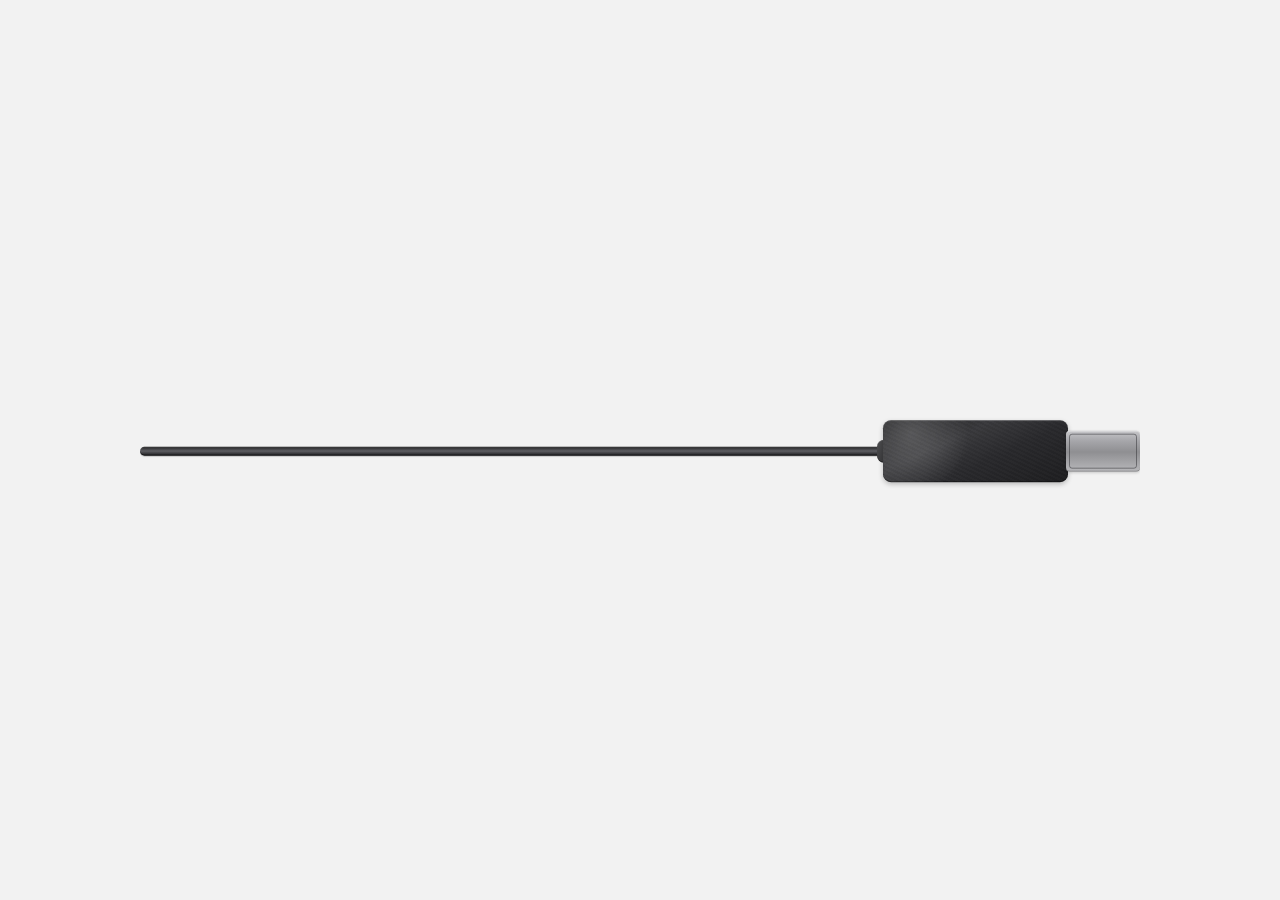
==== index.html @ 5448e632 "23-Apr-26_1:35+AM" ====
﻿<!DOCTYPE html>
<html lang="en">
<head>
  <meta charset="UTF-8" />
  <meta name="viewport" content="width=device-width, initial-scale=1.0" />
  <title>USB-C Cable</title>
  <link rel="stylesheet" href="style.css" />
</head>
<body>
  <main class="scene">
    <div class="cable-wrap" aria-label="USB-C cable illustration">
      <div class="wire"></div>

      <div class="neck"></div>

      <div class="plug-body">
        <div class="plug-texture"></div>
      </div>

      <div class="tip"></div>
    </div>
  </main>

  <script src="script.js"></script>
</body>
</html>
---- style.css ----
﻿:root {
  --bg: #f2f2f2;
  --wire-dark: #1f1f21;
  --wire-mid: #3a3a3d;
  --wire-light: #5e5e62;
  --neck-dark: #2b2b2d;
  --neck-light: #4b4b4d;
  --plug-dark: #232325;
  --plug-mid: #3a3a3d;
  --plug-light: #66666b;
  --tip-dark: #8f8f92;
  --tip-light: #c7c7ca;
}

* {
  box-sizing: border-box;
}

body {
  margin: 0;
  min-height: 100vh;
  display: grid;
  place-items: center;
  background: var(--bg);
  font-family: Segoe UI, sans-serif;
}

.scene {
  width: min(1000px, 100vw);
  height: 360px;
  display: grid;
  place-items: center;
  overflow: hidden;
}

.cable-wrap {
  width: min(1000px, 100vw);
  height: 76px;
  position: relative;
}

.wire {
  position: absolute;
  left: 0;
  right: 210px;
  top: 50%;
  height: 9px;
  transform: translateY(-50%);
  border-radius: 999px;
  background: linear-gradient(
    to bottom,
    #111 0%,
    var(--wire-mid) 20%,
    var(--wire-light) 48%,
    var(--wire-mid) 76%,
    #171719 100%
  );
  box-shadow:
    inset 0 1px 0 rgba(255, 255, 255, 0.12),
    inset 0 -1px 0 rgba(0, 0, 0, 0.45),
    0 1px 1px rgba(0, 0, 0, 0.2);
}

.neck {
  position: absolute;
  right: 205px;
  top: 50%;
  width: 58px;
  height: 23px;
  transform: translateY(-50%);
  border-radius: 7px;
  background: linear-gradient(145deg, var(--neck-light), var(--neck-dark));
  box-shadow:
    inset 0 1px 0 rgba(255, 255, 255, 0.1),
    inset 0 -1px 0 rgba(0, 0, 0, 0.45);
}

.plug-body {
  position: absolute;
  right: 72px;
  top: 50%;
  width: 185px;
  height: 62px;
  transform: translateY(-50%);
  border-radius: 8px;
  background: linear-gradient(
    155deg,
    var(--plug-dark) 0%,
    var(--plug-mid) 35%,
    #2a2a2d 60%,
    #1f1f21 100%
  );
  box-shadow:
    inset 0 1px 0 rgba(255, 255, 255, 0.09),
    inset 0 -1px 0 rgba(0, 0, 0, 0.45),
    0 2px 5px rgba(0, 0, 0, 0.24);
  overflow: hidden;
}

.plug-texture {
  position: absolute;
  inset: 0;
  border-radius: inherit;
  background:
    radial-gradient(circle at 15% 20%, rgba(255, 255, 255, 0.2), transparent 36%),
    linear-gradient(to right, rgba(255, 255, 255, 0.04), transparent 45%),
    repeating-linear-gradient(
      25deg,
      rgba(255, 255, 255, 0.015) 0 2px,
      rgba(0, 0, 0, 0.04) 2px 4px
    );
  opacity: 0.9;
}

.tip {
  position: absolute;
  right: 0;
  top: 50%;
  width: 74px;
  height: 41px;
  transform: translateY(-50%);
  border-radius: 4px;
  background: linear-gradient(
    to bottom,
    var(--tip-light) 0%,
    #a6a6aa 25%,
    var(--tip-dark) 52%,
    #b8b8bb 100%
  );
  box-shadow:
    inset 0 1px 0 rgba(255, 255, 255, 0.35),
    inset 0 -1px 0 rgba(0, 0, 0, 0.28),
    0 1px 3px rgba(0, 0, 0, 0.18);
}

.tip::before {
  content: "";
  position: absolute;
  left: 3px;
  top: 3px;
  right: 3px;
  bottom: 3px;
  border-radius: 3px;
  border: 1px solid rgba(44, 44, 48, 0.5);
}

@media (max-width: 700px) {
  .cable-wrap {
    transform: scale(0.72);
    transform-origin: right center;
  }
}
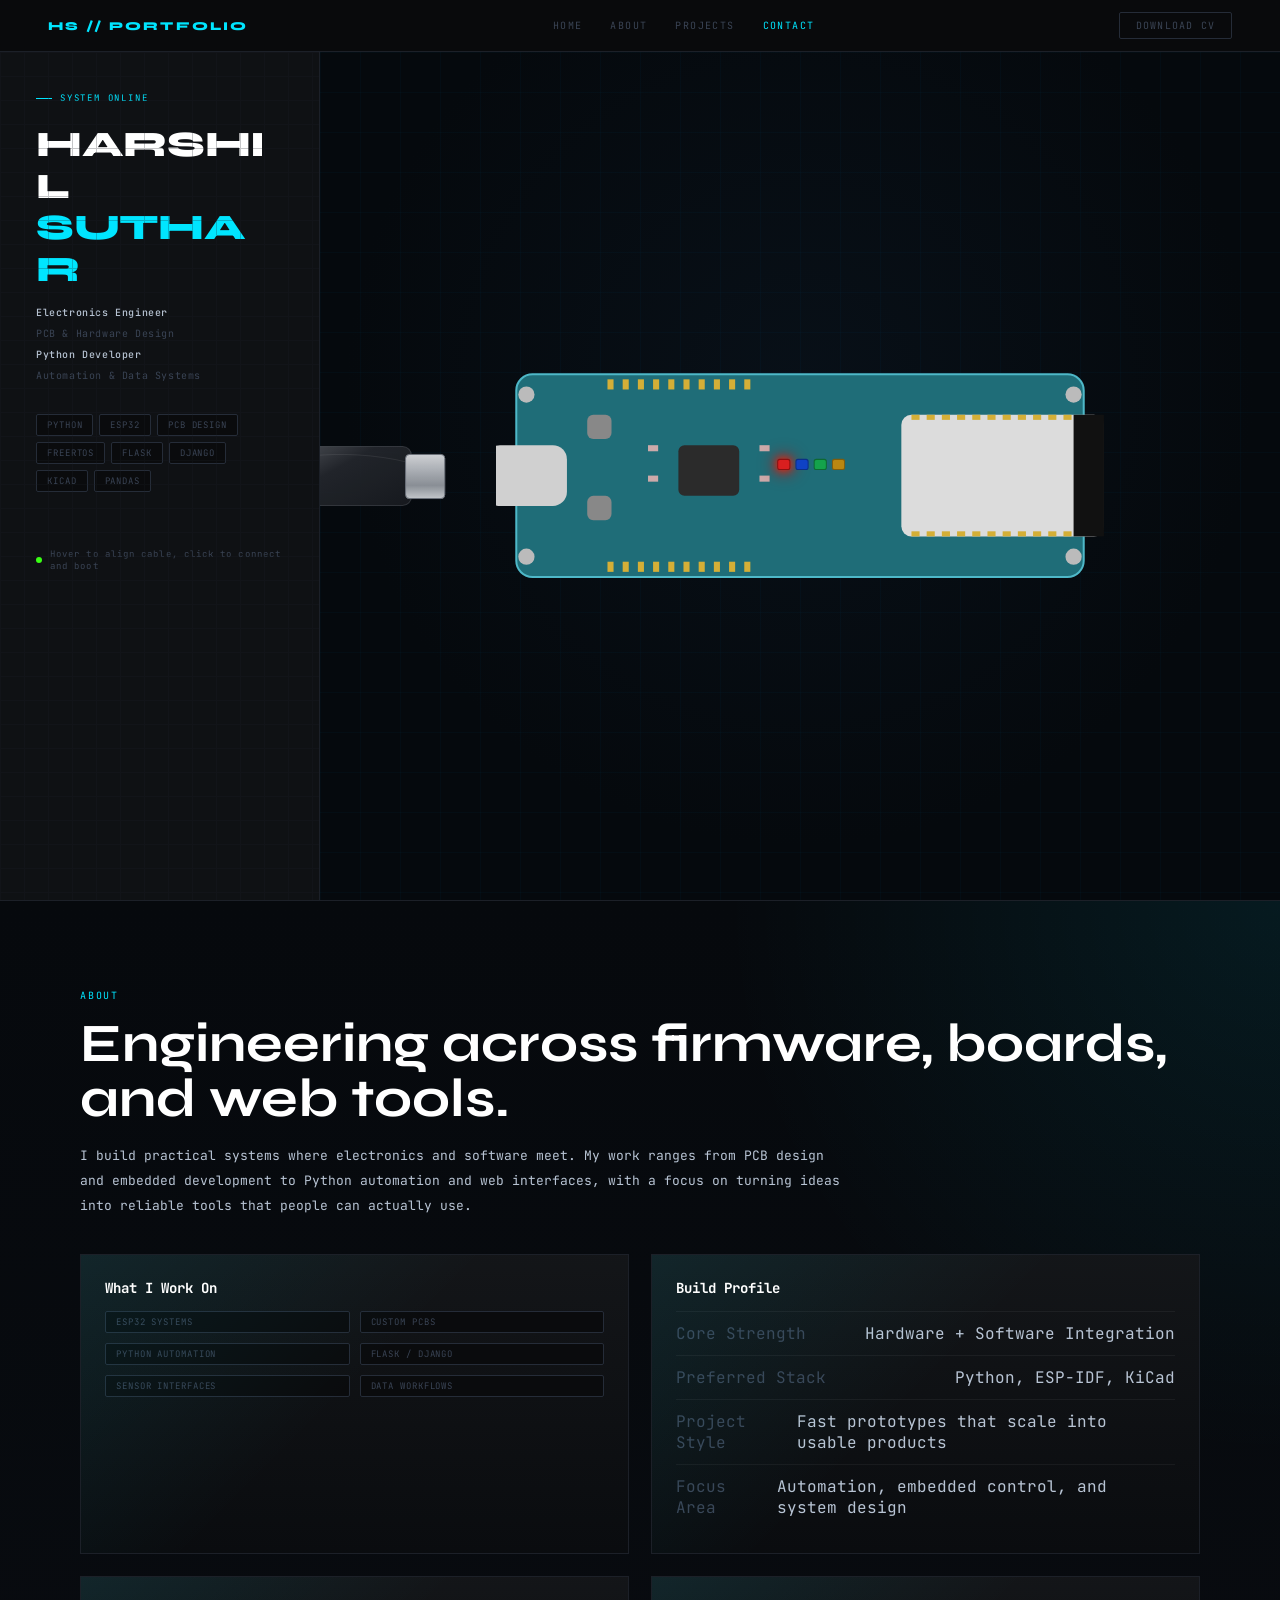
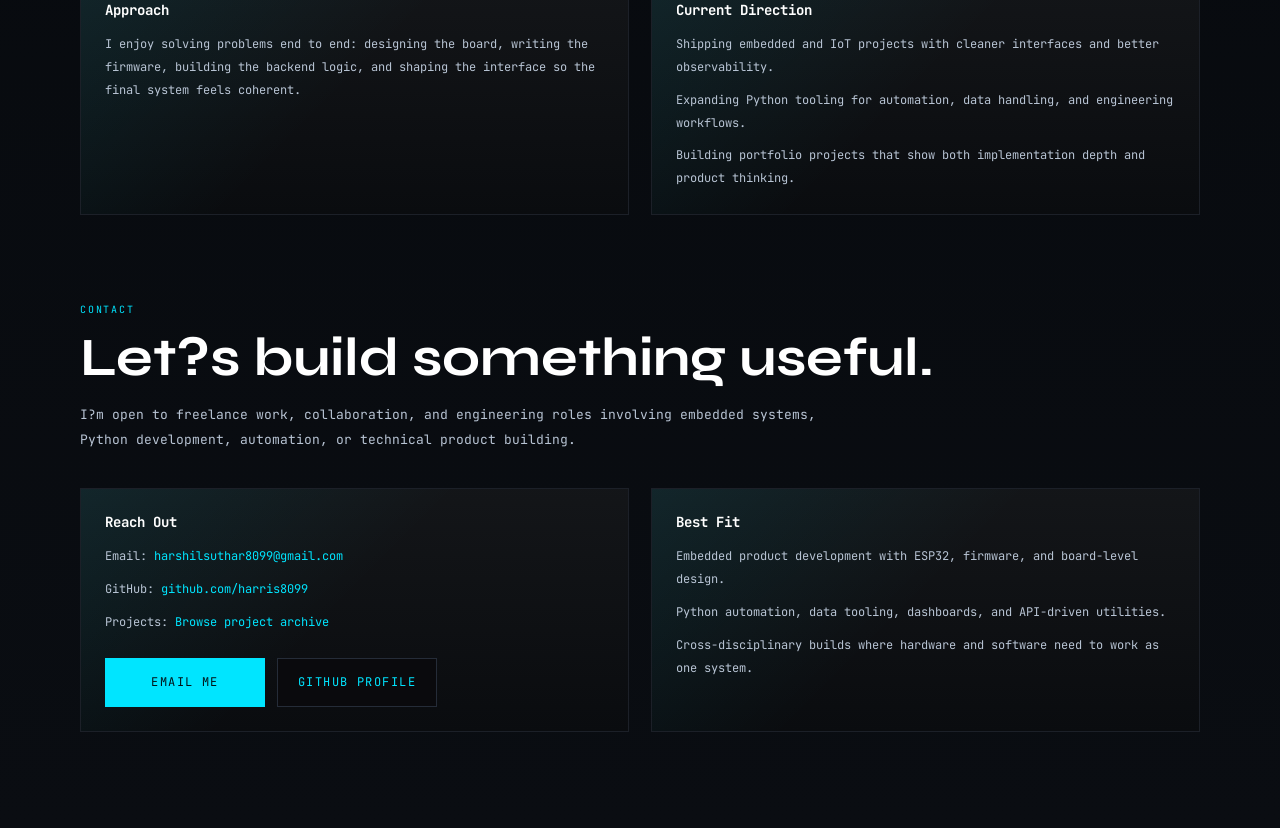
==== commit 7e154884: "23-Apr-26_05:07+PM" ====
--- a/index.html
+++ b/index.html
@@ -1,26 +1,30 @@
-﻿<!DOCTYPE html>
+<!DOCTYPE html>
 <html lang="en">
 <head>
   <meta charset="UTF-8" />
+  <meta http-equiv="refresh" content="0; url=portfolio.html" />
   <meta name="viewport" content="width=device-width, initial-scale=1.0" />
-  <title>USB-C Cable</title>
-  <link rel="stylesheet" href="style.css" />
+  <title>Redirecting to Portfolio</title>
+  <style>
+    body {
+      margin: 0;
+      min-height: 100vh;
+      display: grid;
+      place-items: center;
+      background: #0a0b0d;
+      color: #b8c4d4;
+      font-family: "JetBrains Mono", monospace;
+    }
+
+    a {
+      color: #00e5ff;
+    }
+  </style>
 </head>
 <body>
-  <main class="scene">
-    <div class="cable-wrap" aria-label="USB-C cable illustration">
-      <div class="wire"></div>
-
-      <div class="neck"></div>
-
-      <div class="plug-body">
-        <div class="plug-texture"></div>
-      </div>
-
-      <div class="tip"></div>
-    </div>
-  </main>
-
-  <script src="script.js"></script>
+  <p>If you are not redirected automatically, open <a href="portfolio.html">portfolio.html</a>.</p>
+  <script>
+    window.location.replace("portfolio.html");
+  </script>
 </body>
-</html>+</html>
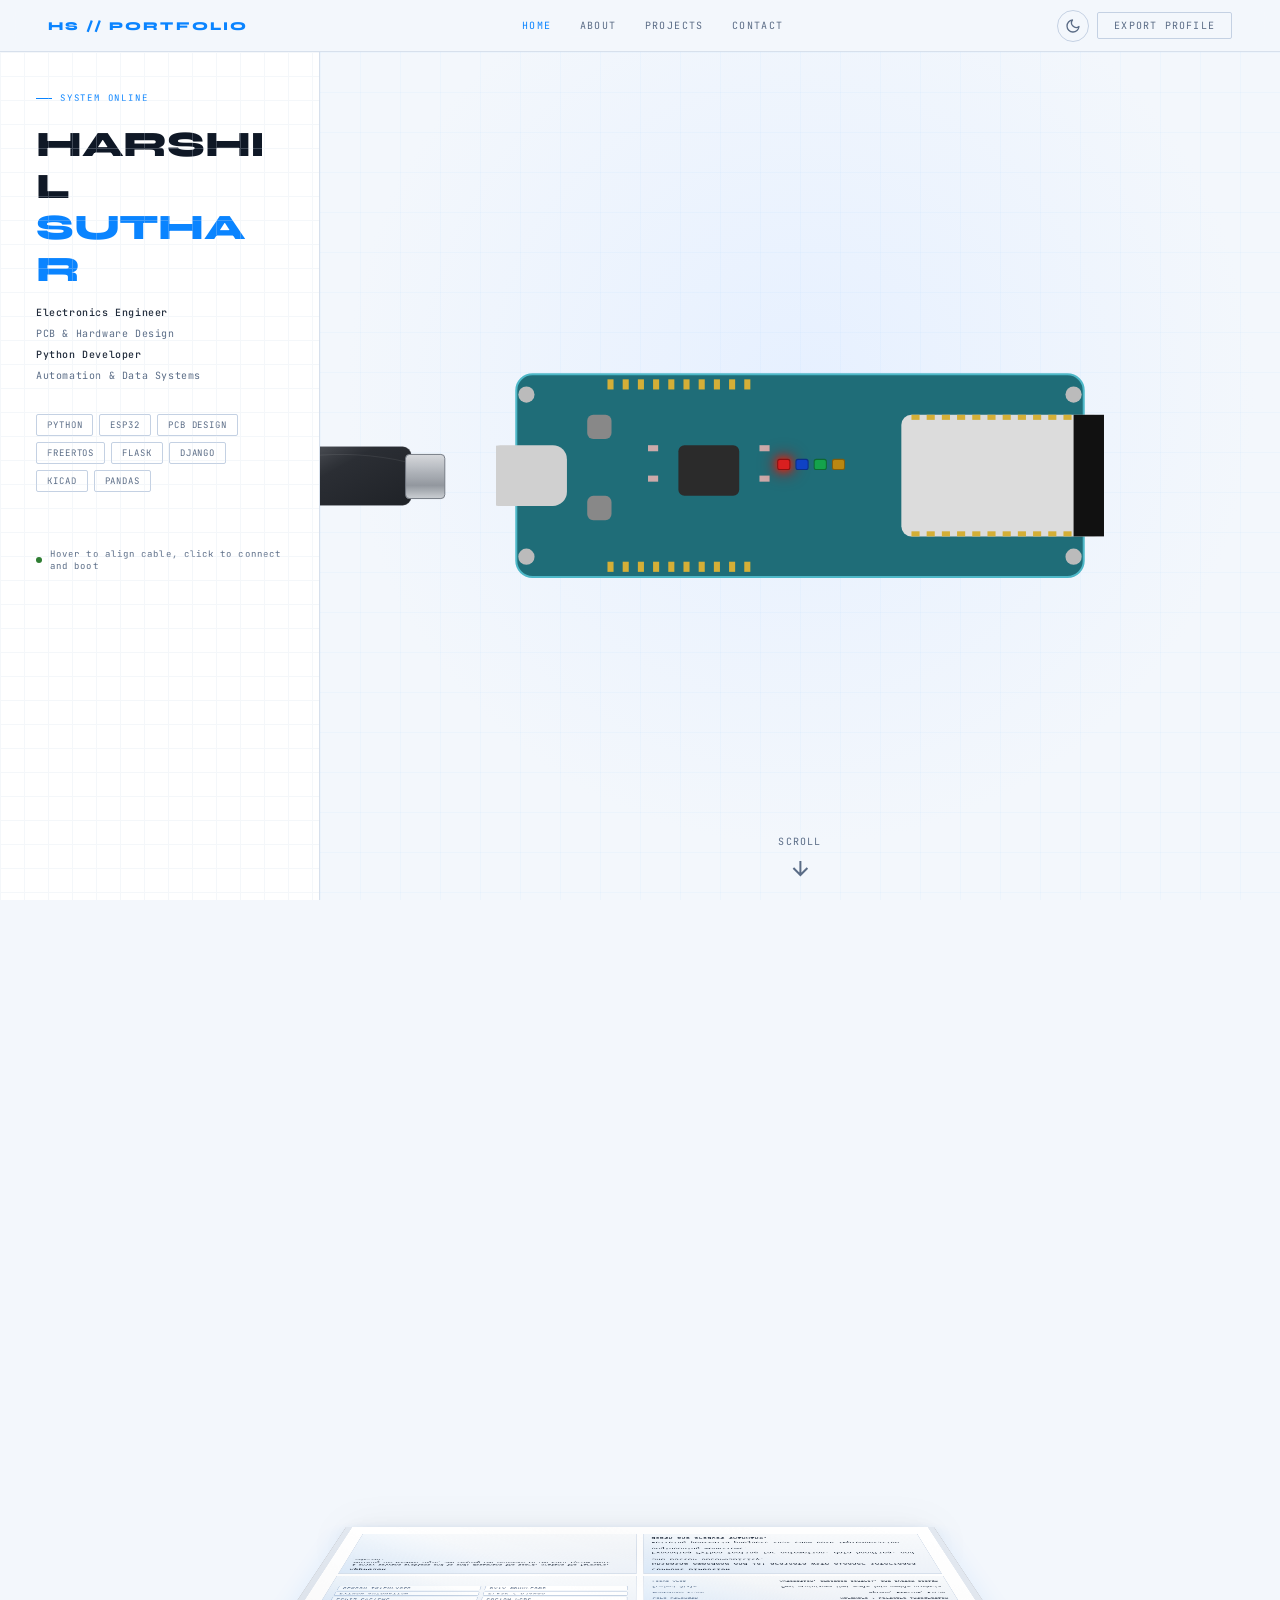
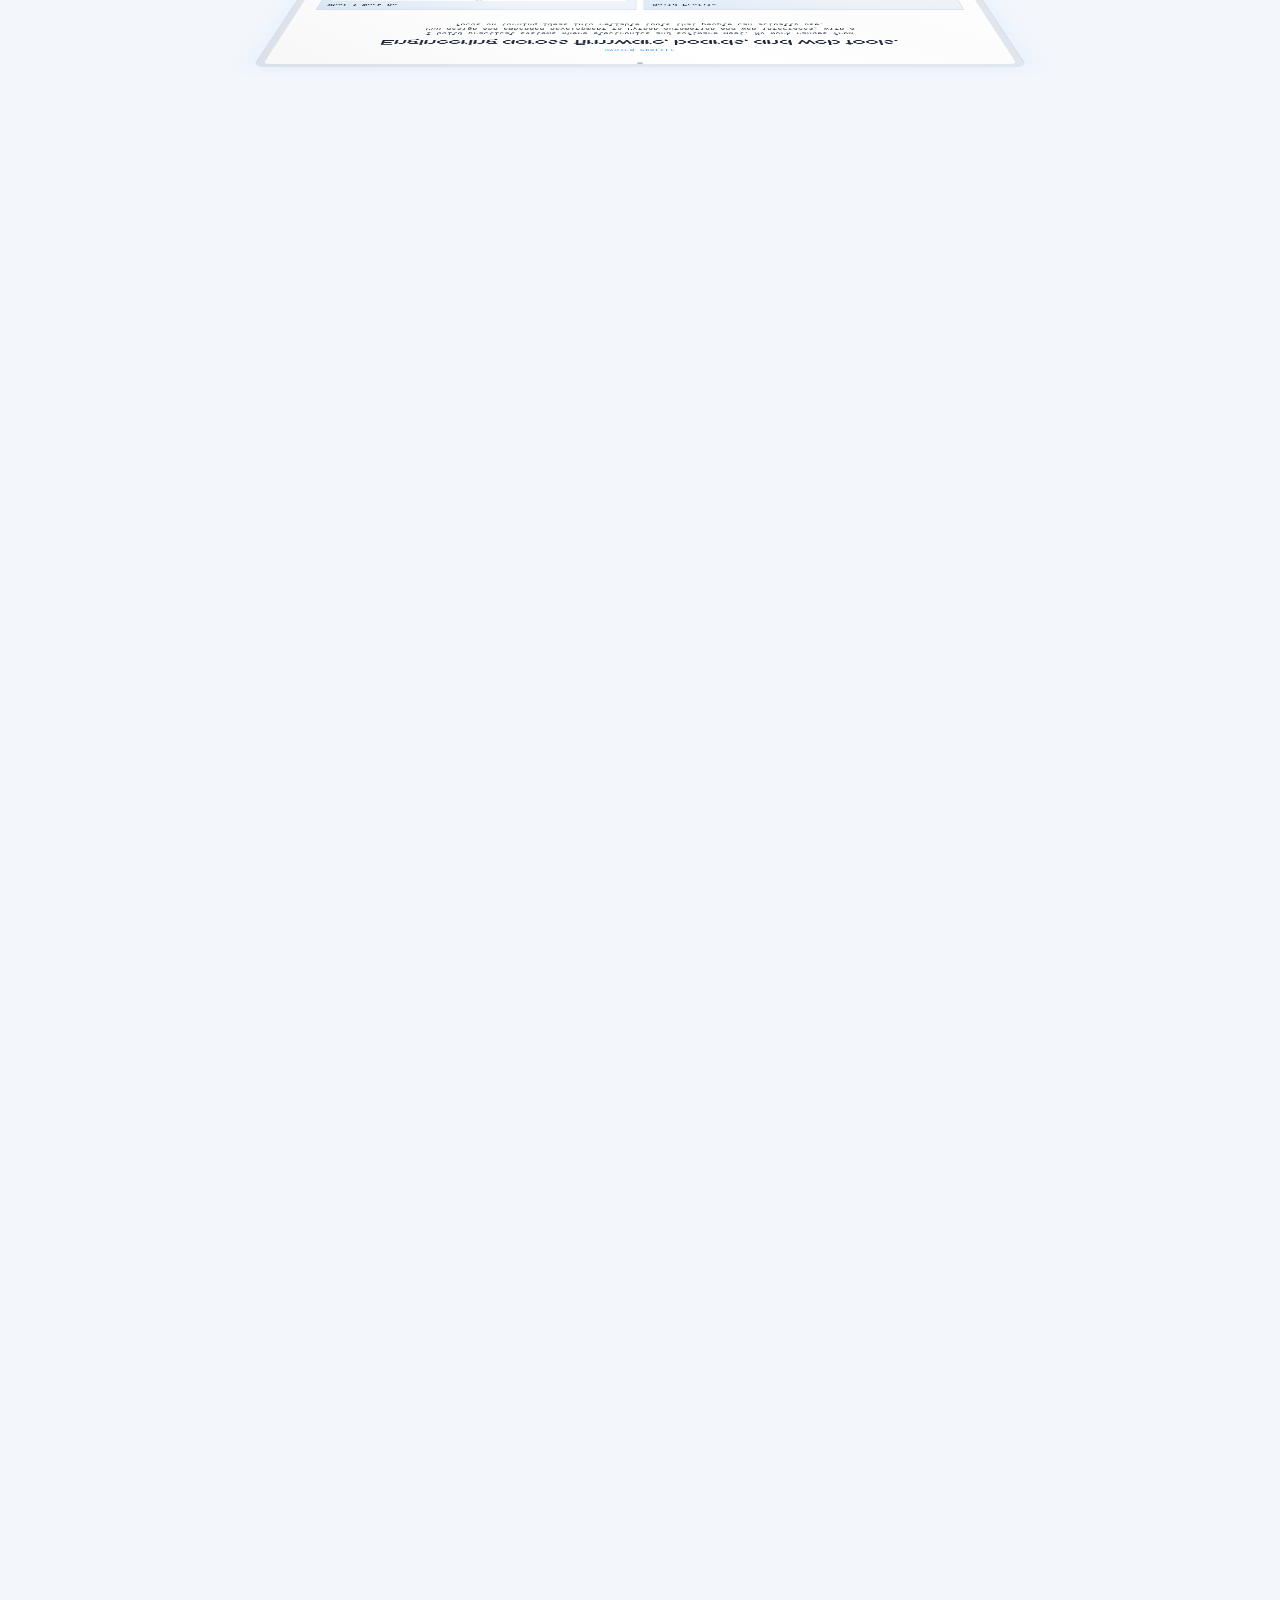
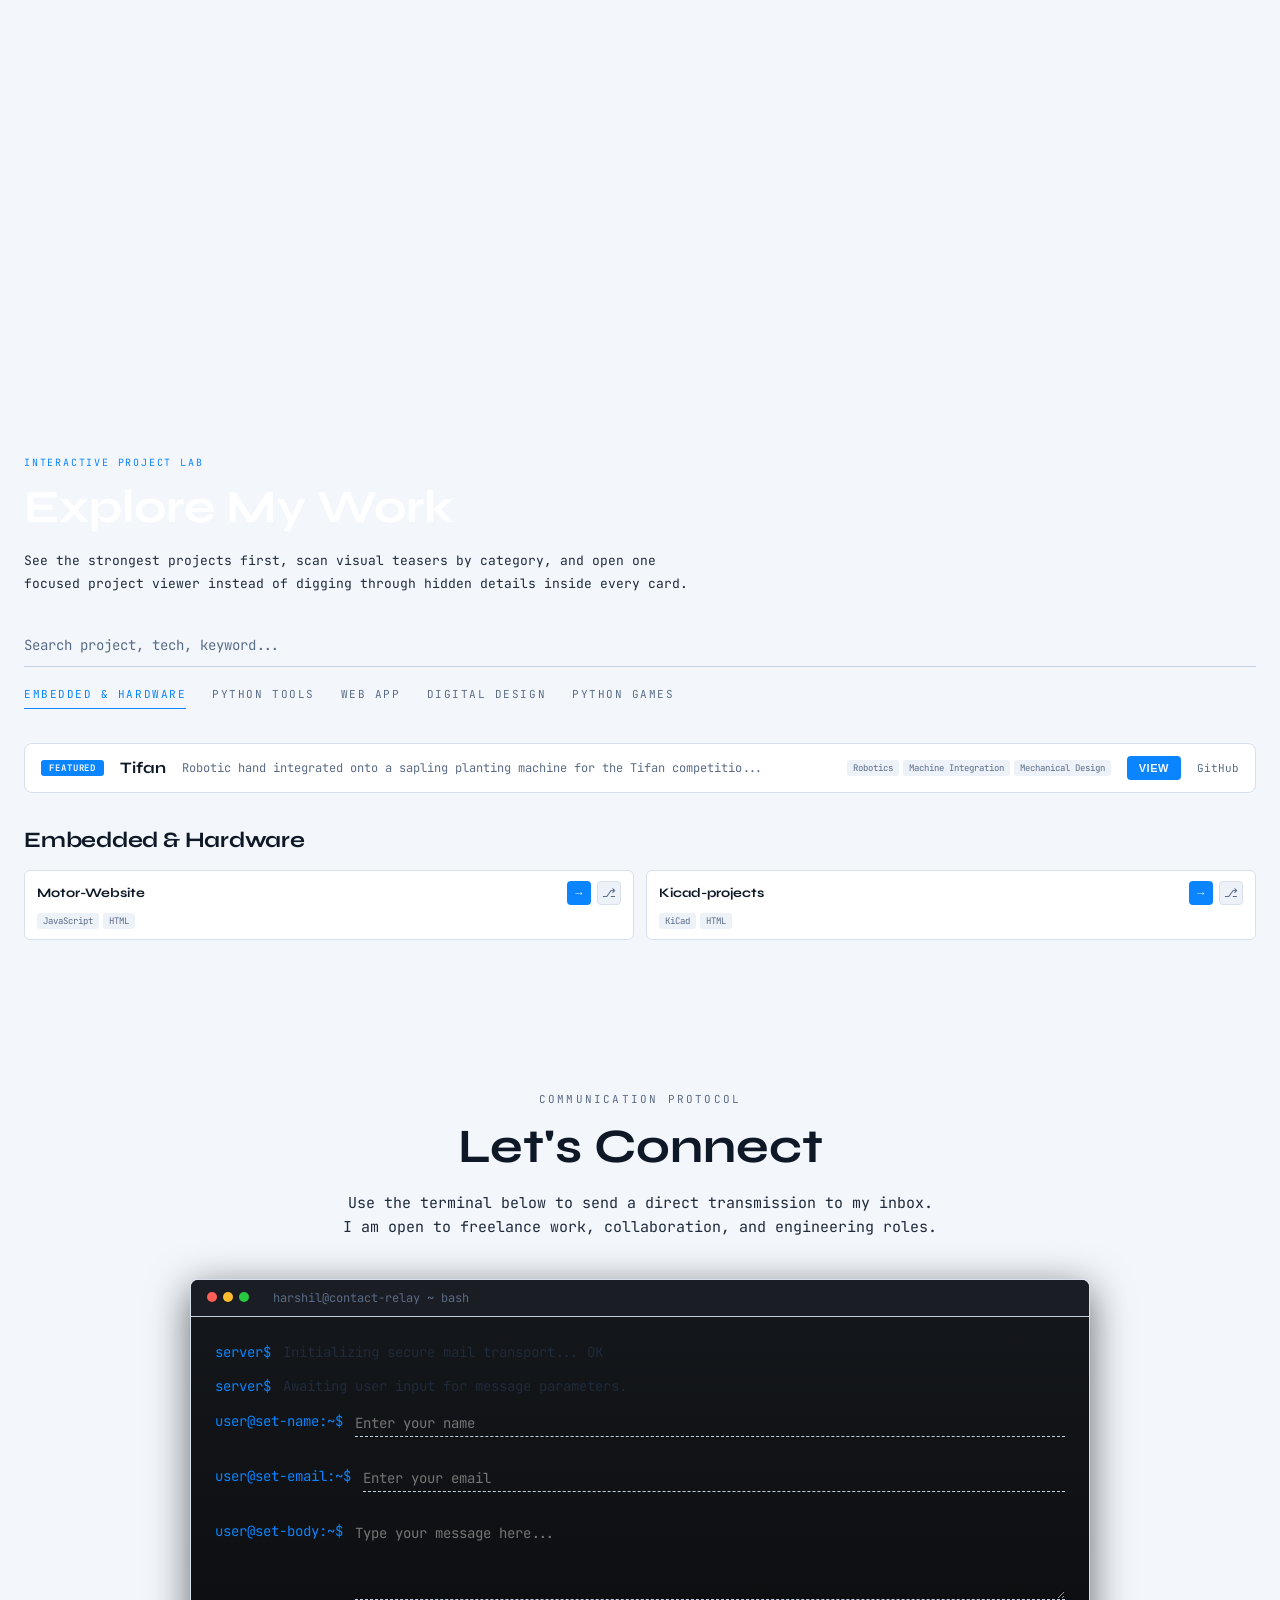
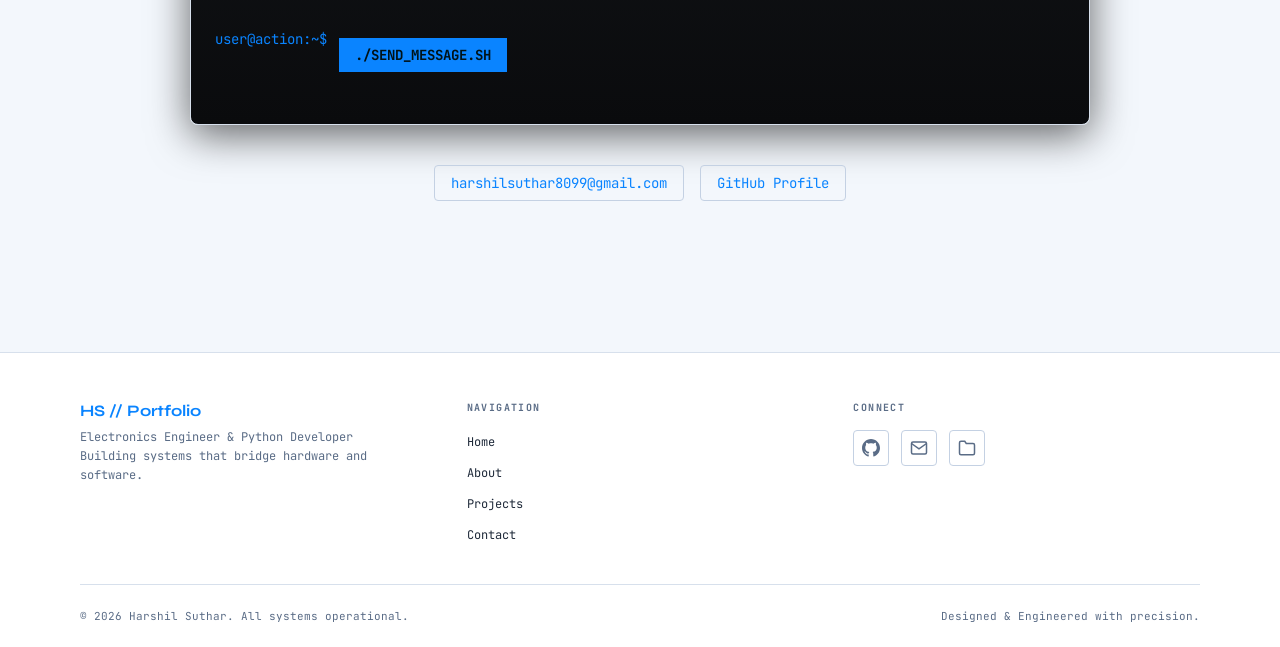
==== commit 63f4c7a9: "some ui changes" ====
--- a/index.html
+++ b/index.html
@@ -1,10 +1,12 @@
 <!DOCTYPE html>
 <html lang="en">
+
 <head>
   <meta charset="UTF-8" />
   <meta http-equiv="refresh" content="0; url=portfolio.html" />
   <meta name="viewport" content="width=device-width, initial-scale=1.0" />
   <title>Redirecting to Portfolio</title>
+  <link rel="icon" type="image/svg+xml" href="data:image/svg+xml,%3Csvg xmlns='http://www.w3.org/2000/svg' viewBox='0 0 100 100'%3E%3Crect width='100' height='100' rx='20' fill='%230a0b0d'/%3E%3Ctext x='50' y='68' font-family='Arial' font-size='55' font-weight='bold' text-anchor='middle' fill='%2300e5ff'%3EHS%3C/text%3E%3C/svg%3E" />
   <style>
     body {
       margin: 0;
@@ -21,10 +23,12 @@
     }
   </style>
 </head>
+
 <body>
   <p>If you are not redirected automatically, open <a href="portfolio.html">portfolio.html</a>.</p>
   <script>
     window.location.replace("portfolio.html");
   </script>
 </body>
-</html>
+
+</html>
